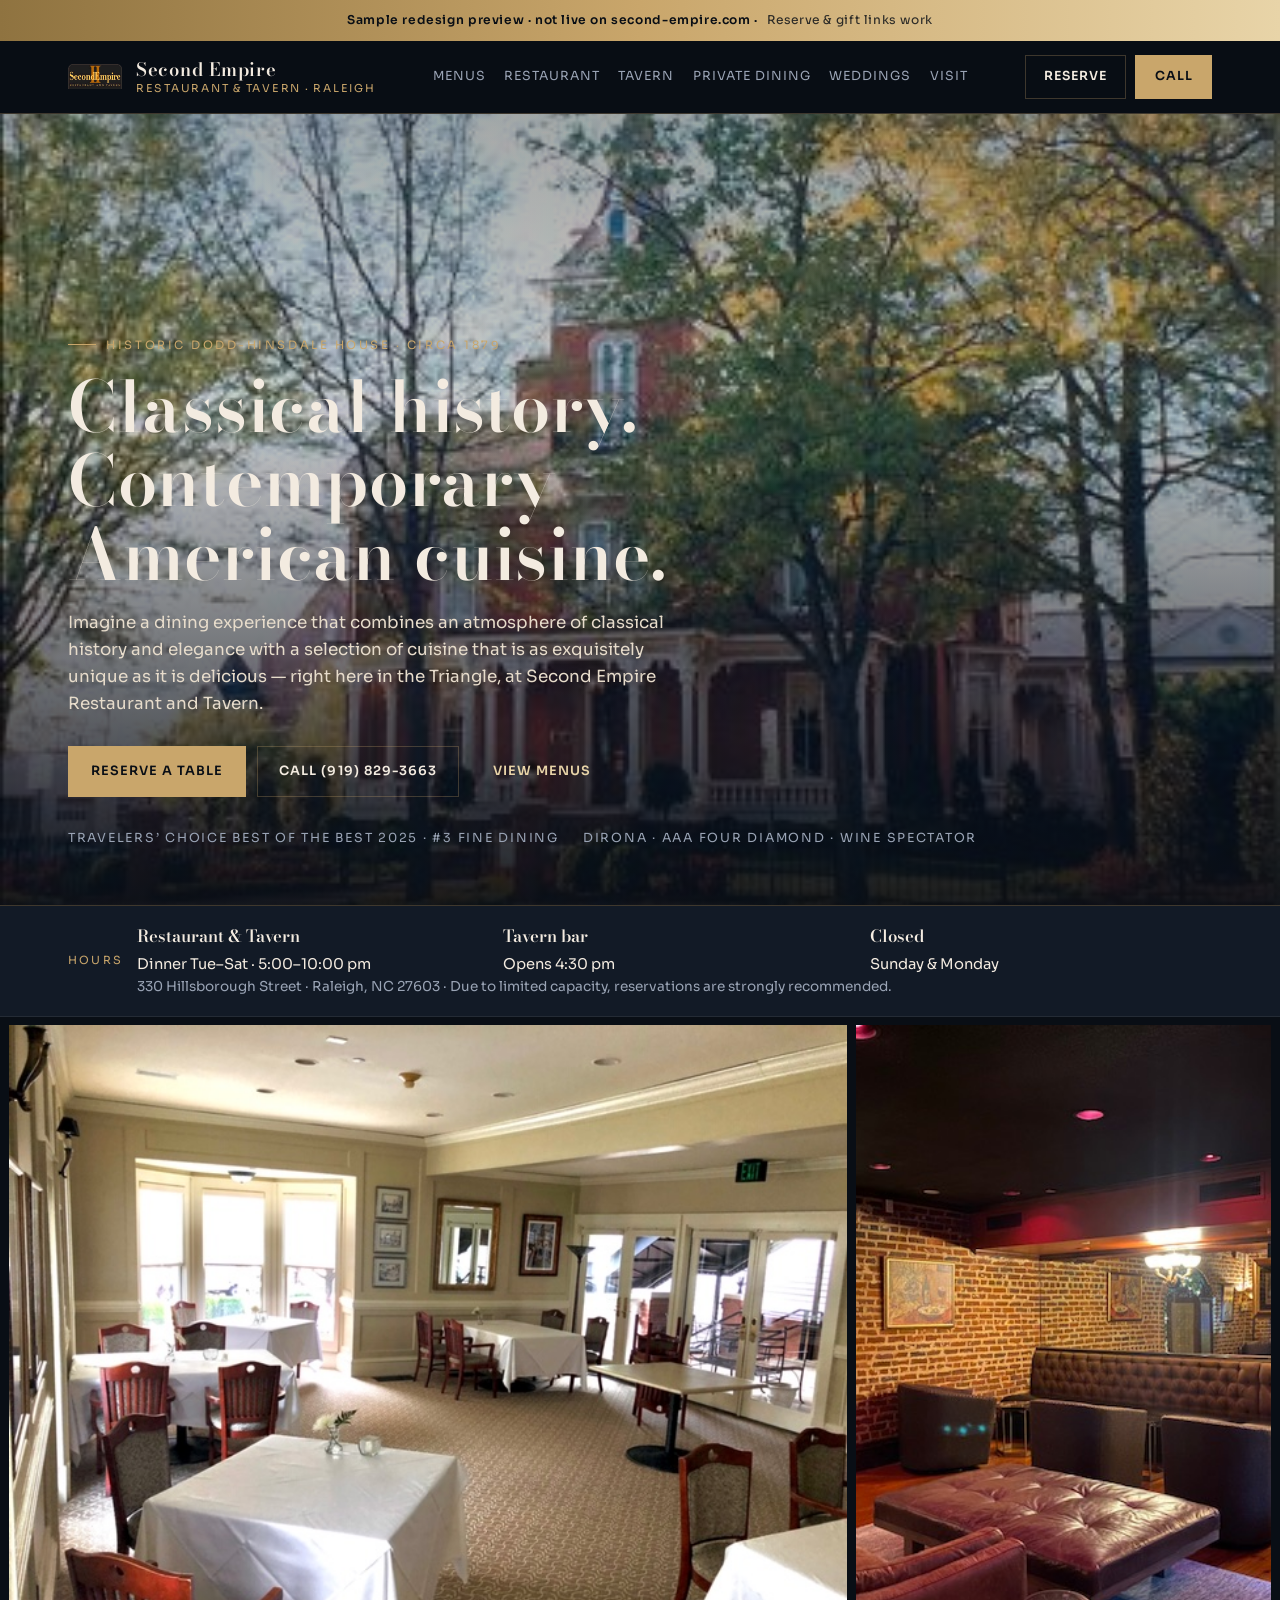
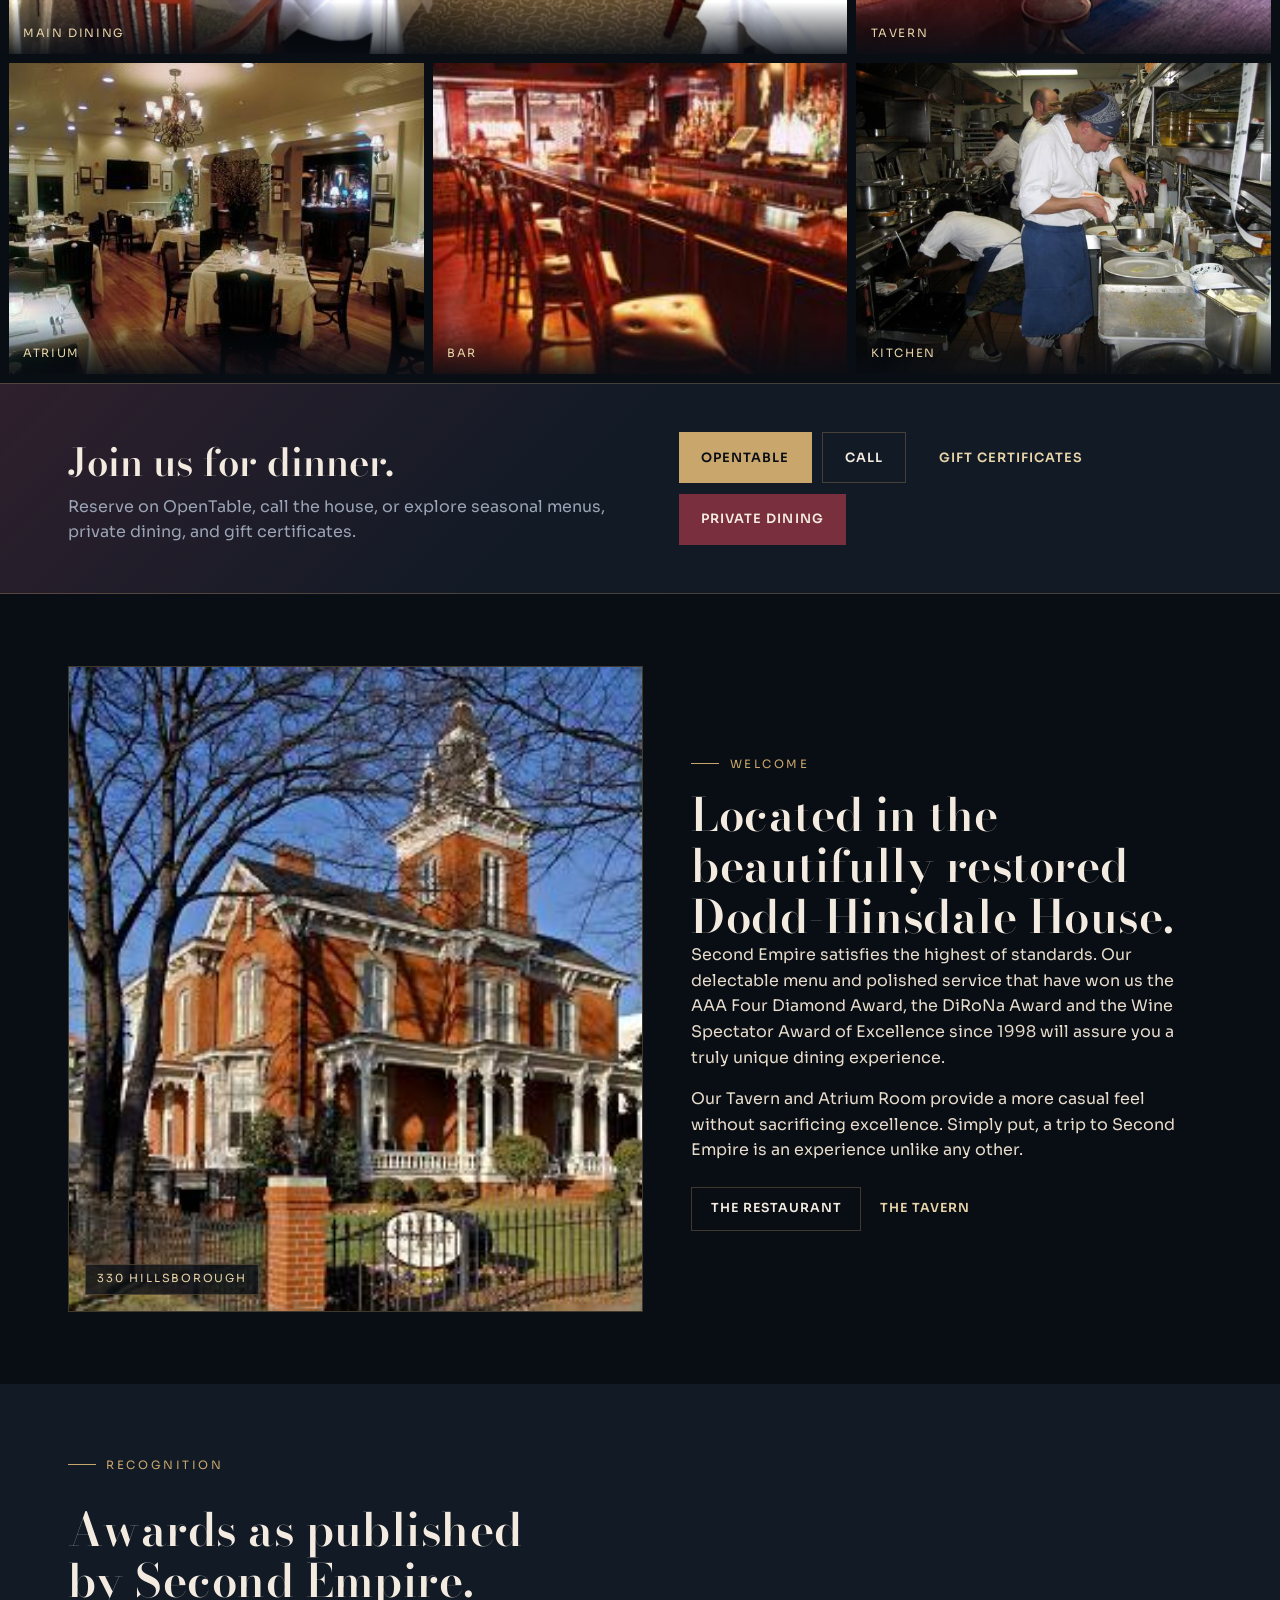
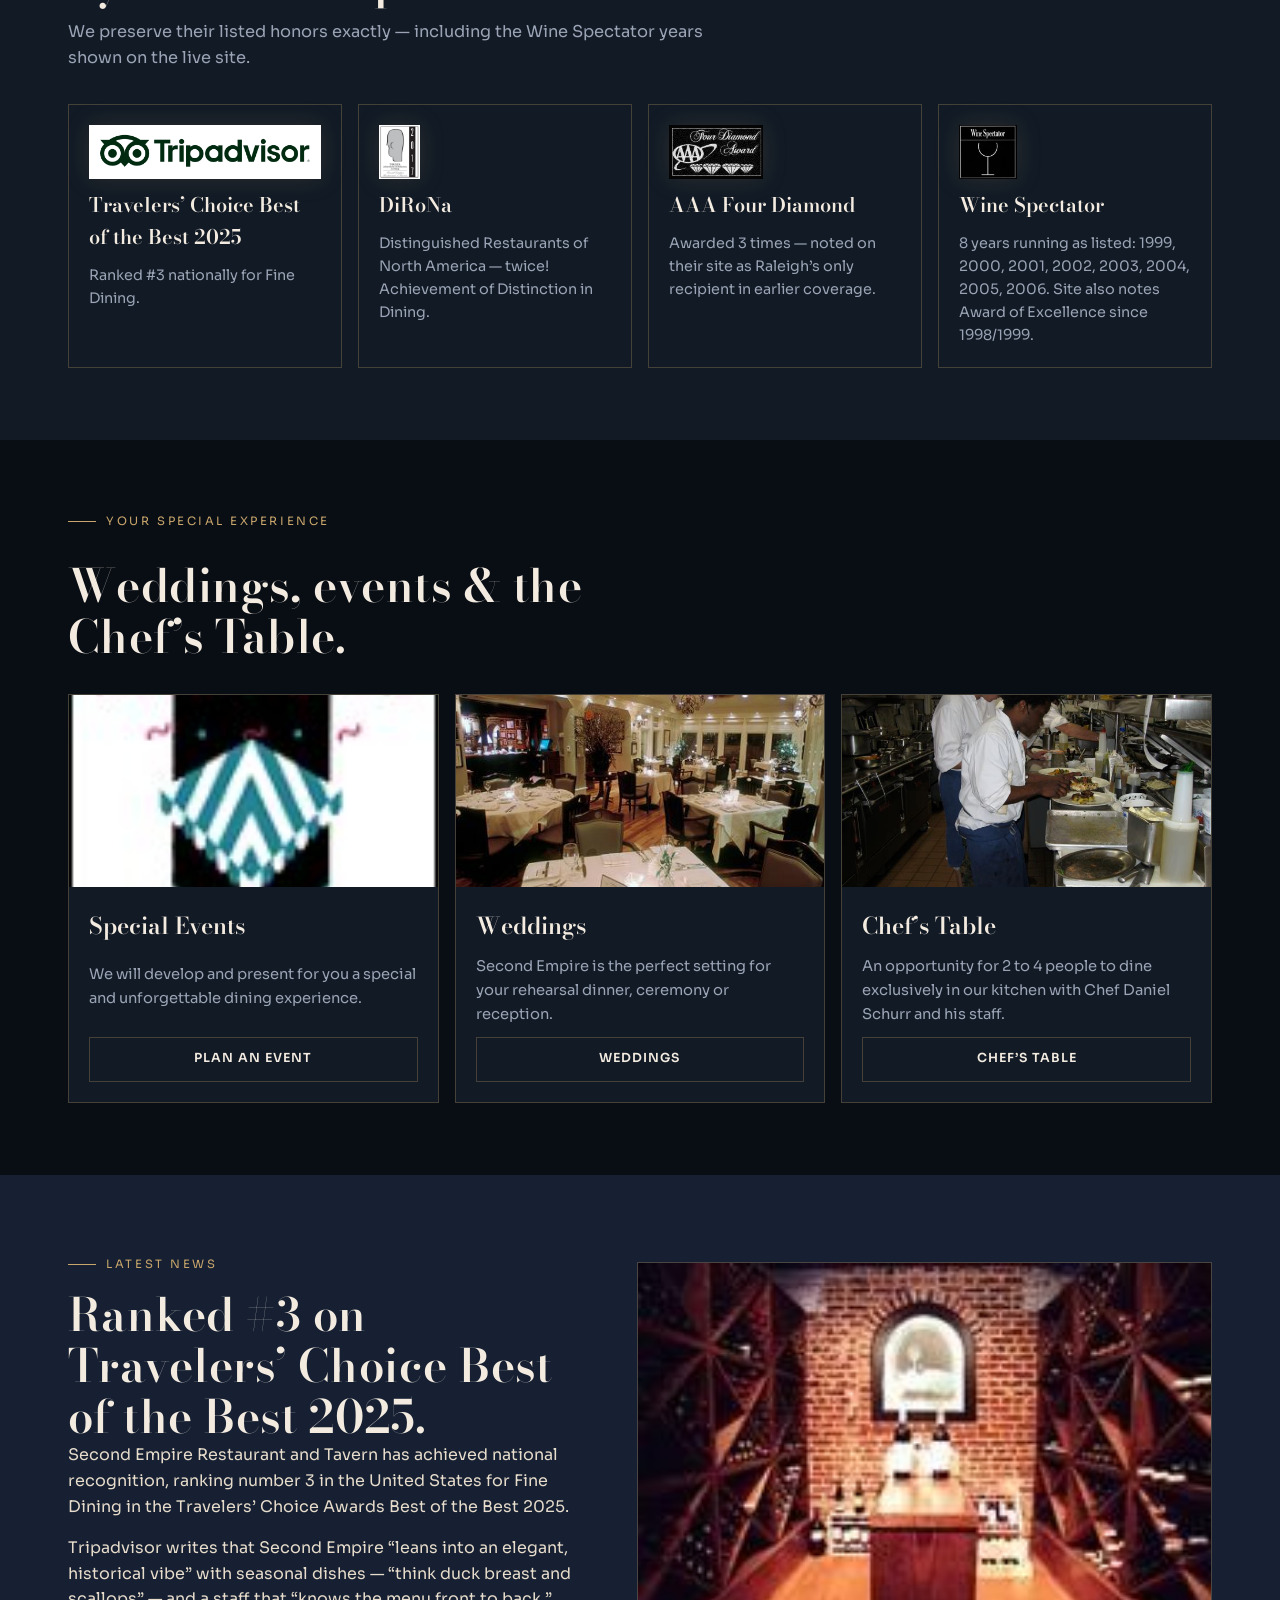
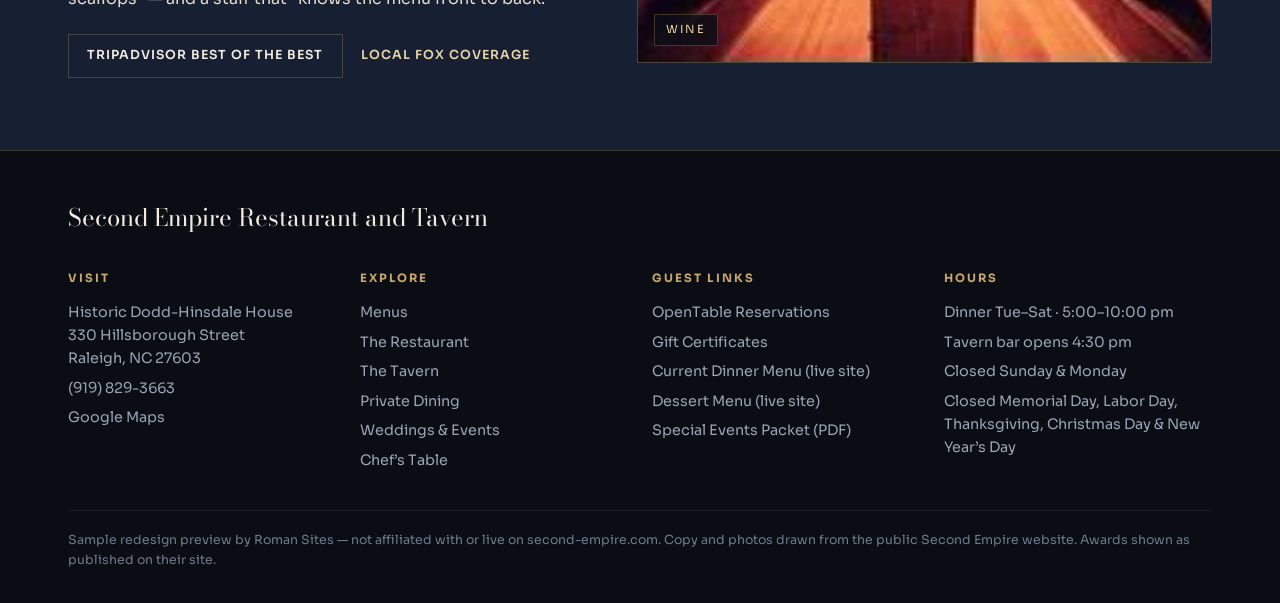
==== index.html @ 49f530d6 "Initial Second Empire redesign preview for Roman Sites pitch." ====
<!DOCTYPE html>
<html lang="en">
<head>
  <meta charset="utf-8" />
  <meta name="viewport" content="width=device-width, initial-scale=1" />
  <title>Second Empire Restaurant and Tavern · Historic Dodd-Hinsdale House, Raleigh</title>
  <meta name="description" content="Fine dining in downtown Raleigh’s restored Dodd-Hinsdale House. Contemporary American cuisine, award-winning wine, Tavern, private dining, weddings & Chef’s Table." />
  <link rel="preconnect" href="https://fonts.googleapis.com" />
  <link rel="preconnect" href="https://fonts.gstatic.com" crossorigin />
  <link href="https://fonts.googleapis.com/css2?family=Bodoni+Moda:ital,opsz,wght@0,6..96,500;0,6..96,600;0,6..96,700;1,6..96,500&family=Sora:wght@400;500;600;700&display=swap" rel="stylesheet" />
  <link rel="stylesheet" href="assets/styles.css" />
  <link rel="icon" href="assets/logo.png" />
</head>
<body>
  <div class="preview-banner" role="status">
    Sample redesign preview · not live on second-empire.com · <span>Reserve &amp; gift links work</span>
  </div>

  <header class="site-header">
    <div class="nav-inner">
      <a class="brand" href="index.html">
        <img src="assets/logo.png" alt="Second Empire logo" width="752" height="344" />
        <span class="brand-text">
          <span class="brand-name">Second Empire</span>
          <span class="brand-tag">Restaurant &amp; Tavern · Raleigh</span>
        </span>
      </a>
      <nav class="nav-links" aria-label="Primary">
        <a href="menus.html">Menus</a>
        <a href="restaurant.html">Restaurant</a>
        <a href="tavern.html">Tavern</a>
        <a href="private-dining.html">Private Dining</a>
        <a href="weddings-events.html">Weddings</a>
        <a href="visit.html">Visit</a>
      </nav>
      <div class="nav-ctas">
        <a class="btn btn-secondary" href="https://www.opentable.com/r/second-empire-restaurant-and-tavern-reservations-raleigh?restref=36919&lang=en-US&ot_source=Restaurant%20website" target="_blank" rel="noopener">Reserve</a>
        <a class="btn btn-primary" href="tel:9198293663">Call</a>
        <button class="nav-toggle" type="button" data-nav-toggle aria-expanded="false" aria-controls="mobile-nav" aria-label="Open menu">
          <span></span>
        </button>
      </div>
    </div>
    <div class="mobile-panel" id="mobile-nav" data-mobile-panel>
      <a href="menus.html">Menus</a>
      <a href="restaurant.html">The Restaurant</a>
      <a href="tavern.html">The Tavern</a>
      <a href="private-dining.html">Private Dining</a>
      <a href="weddings-events.html">Weddings &amp; Events</a>
      <a href="chefs-table.html">Chef’s Table</a>
      <a href="visit.html">Visit / Hours</a>
      <a href="https://secondempire.hrpos.heartland.us/" target="_blank" rel="noopener">Gift Certificates</a>
      <a href="tel:9198293663">Call (919) 829-3663</a>
      <div class="mobile-ctas">
        <a class="btn btn-secondary" href="https://www.opentable.com/r/second-empire-restaurant-and-tavern-reservations-raleigh?restref=36919&lang=en-US&ot_source=Restaurant%20website" target="_blank" rel="noopener">Reserve</a>
        <a class="btn btn-primary" href="tel:9198293663">Call</a>
      </div>
    </div>
  </header>

  <main>

    <section class="hero">
      <div class="hero-media" aria-hidden="true">
        <img src="assets/house-front.jpg" alt="" width="407" height="273" fetchpriority="high" />
      </div>
      <div class="hero-shade" aria-hidden="true"></div>
      <div class="hero-content">
        <p class="eyebrow">Historic Dodd-Hinsdale House · Circa 1879</p>
        <h1>Classical history. Contemporary American cuisine.</h1>
        <p class="hero-lead">Imagine a dining experience that combines an atmosphere of classical history and elegance with a selection of cuisine that is as exquisitely unique as it is delicious — right here in the Triangle, at Second Empire Restaurant and Tavern.</p>
        <div class="hero-actions">
          <a class="btn btn-primary btn-lg" href="https://www.opentable.com/r/second-empire-restaurant-and-tavern-reservations-raleigh?restref=36919&lang=en-US&ot_source=Restaurant%20website" target="_blank" rel="noopener">Reserve a Table</a>
          <a class="btn btn-secondary btn-lg" href="tel:9198293663">Call (919) 829-3663</a>
          <a class="btn btn-ghost btn-lg" href="menus.html">View Menus</a>
        </div>
        <div class="monogram-row" aria-label="Highlights">
          <span>Travelers’ Choice Best of the Best 2025 · #3 Fine Dining</span>
          <span>DiRoNa · AAA Four Diamond · Wine Spectator</span>
        </div>
      </div>
    </section>

    <aside class="hours-strip" aria-label="Hours">
      <div class="hours-strip-inner">
        <div class="hours-label">Hours</div>
        <div>
          <div class="hours-grid">
            <div>
              <strong>Restaurant &amp; Tavern</strong>
              Dinner Tue–Sat · 5:00–10:00 pm
            </div>
            <div>
              <strong>Tavern bar</strong>
              Opens 4:30 pm
            </div>
            <div>
              <strong>Closed</strong>
              Sunday &amp; Monday
            </div>
          </div>
          <p class="hours-note">330 Hillsborough Street · Raleigh, NC 27603 · Due to limited capacity, reservations are strongly recommended.</p>
        </div>
      </div>
    </aside>

    <section class="photo-mosaic" aria-label="The house">
      <div class="photo-mosaic-grid">
        <figure class="tile">
          <img src="assets/empire-room.jpg" alt="Dining room at Second Empire" width="640" height="480" loading="lazy" />
          <figcaption class="tile-caption">Main dining</figcaption>
        </figure>
        <figure class="tile">
          <img src="assets/dining-1.jpg" alt="Tavern dining" width="640" height="480" loading="lazy" />
          <figcaption class="tile-caption">Tavern</figcaption>
        </figure>
        <figure class="tile">
          <img src="assets/atrium_n.jpg" alt="Atrium room" width="404" height="271" loading="lazy" />
          <figcaption class="tile-caption">Atrium</figcaption>
        </figure>
        <figure class="tile">
          <img src="assets/bar.jpg" alt="Tavern bar" width="250" height="165" loading="lazy" />
          <figcaption class="tile-caption">Bar</figcaption>
        </figure>
        <figure class="tile">
          <img src="assets/img-5669.jpg" alt="Kitchen plating" width="640" height="480" loading="lazy" />
          <figcaption class="tile-caption">Kitchen</figcaption>
        </figure>
      </div>
    </section>

    <section class="cta-band">
      <div class="cta-band-inner">
        <div>
          <h2>Join us for dinner.</h2>
          <p class="muted">Reserve on OpenTable, call the house, or explore seasonal menus, private dining, and gift certificates.</p>
        </div>
        <div class="cta-band-actions">
          <a class="btn btn-primary btn-lg" href="https://www.opentable.com/r/second-empire-restaurant-and-tavern-reservations-raleigh?restref=36919&lang=en-US&ot_source=Restaurant%20website" target="_blank" rel="noopener">OpenTable</a>
          <a class="btn btn-secondary btn-lg" href="tel:9198293663">Call</a>
          <a class="btn btn-ghost btn-lg" href="https://secondempire.hrpos.heartland.us/" target="_blank" rel="noopener">Gift Certificates</a>
          <a class="btn btn-wine btn-lg" href="private-dining.html">Private Dining</a>
        </div>
      </div>
    </section>

    <section class="section">
      <div class="section-inner split">
        <div class="split-visual" aria-hidden="true">
          <img src="assets/outside.jpg" alt="" width="245" height="275" loading="lazy" />
          <p class="split-visual-caption">330 Hillsborough</p>
        </div>
        <div>
          <p class="eyebrow">Welcome</p>
          <h2 class="display-h2">Located in the beautifully restored Dodd-Hinsdale House.</h2>
          <div class="prose">
            <p>Second Empire satisfies the highest of standards. Our delectable menu and polished service that have won us the AAA Four Diamond Award, the DiRoNa Award and the Wine Spectator Award of Excellence since 1998 will assure you a truly unique dining experience.</p>
            <p>Our Tavern and Atrium Room provide a more casual feel without sacrificing excellence. Simply put, a trip to Second Empire is an experience unlike any other.</p>
          </div>
          <div class="hero-actions" style="margin-top:1.5rem">
            <a class="btn btn-secondary" href="restaurant.html">The Restaurant</a>
            <a class="btn btn-ghost" href="tavern.html">The Tavern</a>
          </div>
        </div>
      </div>
    </section>

    <section class="section band-slate">
      <div class="section-inner">
        <div class="section-head">
          <p class="eyebrow">Recognition</p>
          <h2 class="display-h2">Awards as published by Second Empire.</h2>
          <p class="lede">We preserve their listed honors exactly — including the Wine Spectator years shown on the live site.</p>
        </div>
        <div class="awards">
          <article class="award-card">
            <img src="assets/tripadvisor.png" alt="Tripadvisor" width="416" height="96" />
            <h3>Travelers’ Choice Best of the Best 2025</h3>
            <p>Ranked #3 nationally for Fine Dining.</p>
          </article>
          <article class="award-card">
            <img src="assets/dirona-2017.png" alt="DiRoNa" width="240" height="320" />
            <h3>DiRoNa</h3>
            <p>Distinguished Restaurants of North America — twice! Achievement of Distinction in Dining.</p>
          </article>
          <article class="award-card">
            <img src="assets/aaa-award.gif" alt="AAA Four Diamond" width="160" height="93" />
            <h3>AAA Four Diamond</h3>
            <p>Awarded 3 times — noted on their site as Raleigh’s only recipient in earlier coverage.</p>
          </article>
          <article class="award-card">
            <img src="assets/wine-spectator.jpg" alt="Wine Spectator" width="100" height="93" />
            <h3>Wine Spectator</h3>
            <p>8 years running as listed: 1999, 2000, 2001, 2002, 2003, 2004, 2005, 2006. Site also notes Award of Excellence since 1998/1999.</p>
          </article>
        </div>
      </div>
    </section>

    <section class="section">
      <div class="section-inner">
        <div class="section-head">
          <p class="eyebrow">Your special experience</p>
          <h2 class="display-h2">Weddings, events &amp; the Chef’s Table.</h2>
        </div>
        <div class="card-grid">
          <article class="card">
            <img src="assets/special-event.jpg" alt="Special events" width="108" height="158" loading="lazy" />
            <div class="card-body">
              <h3>Special Events</h3>
              <p>We will develop and present for you a special and unforgettable dining experience.</p>
              <a class="btn btn-secondary" href="weddings-events.html">Plan an event</a>
            </div>
          </article>
          <article class="card">
            <img src="assets/atrium_se.jpg" alt="Wedding atrium" width="404" height="272" loading="lazy" />
            <div class="card-body">
              <h3>Weddings</h3>
              <p>Second Empire is the perfect setting for your rehearsal dinner, ceremony or reception.</p>
              <a class="btn btn-secondary" href="weddings-events.html">Weddings</a>
            </div>
          </article>
          <article class="card">
            <img src="assets/img-5671.jpg" alt="Chef’s Table kitchen" width="640" height="480" loading="lazy" />
            <div class="card-body">
              <h3>Chef’s Table</h3>
              <p>An opportunity for 2 to 4 people to dine exclusively in our kitchen with Chef Daniel Schurr and his staff.</p>
              <a class="btn btn-secondary" href="chefs-table.html">Chef’s Table</a>
            </div>
          </article>
        </div>
      </div>
    </section>

    <section class="section band-panel">
      <div class="section-inner split reverse">
        <div class="split-visual" aria-hidden="true">
          <img src="assets/wine-vault.jpg" alt="" width="200" height="139" loading="lazy" />
          <p class="split-visual-caption">Wine</p>
        </div>
        <div>
          <p class="eyebrow">Latest news</p>
          <h2 class="display-h2">Ranked #3 on Travelers’ Choice Best of the Best 2025.</h2>
          <div class="prose">
            <p>Second Empire Restaurant and Tavern has achieved national recognition, ranking number 3 in the United States for Fine Dining in the Travelers’ Choice Awards Best of the Best 2025.</p>
            <p>Tripadvisor writes that Second Empire “leans into an elegant, historical vibe” with seasonal dishes — “think duck breast and scallops” — and a staff that “knows the menu front to back.”</p>
          </div>
          <div class="hero-actions" style="margin-top:1.35rem">
            <a class="btn btn-secondary" href="https://www.tripadvisor.com/TravelersChoice-Restaurants-cFineDining-g191" target="_blank" rel="noopener">Tripadvisor Best of the Best</a>
            <a class="btn btn-ghost" href="https://myfox8.com/news/north-carolina/raleigh/north-carolina-historic-house-turned-restaurant-named-top-spot-for-fine-dining-tripadvisor/" target="_blank" rel="noopener">Local FOX coverage</a>
          </div>
        </div>
      </div>
    </section>

  </main>

  <footer class="site-footer">
    <div class="footer-inner">
      <div class="footer-brand">Second Empire Restaurant and Tavern</div>
      <div class="footer-grid">
        <div class="footer-col">
          <h4>Visit</h4>
          <p>Historic Dodd-Hinsdale House<br />330 Hillsborough Street<br />Raleigh, NC 27603</p>
          <a href="tel:9198293663">(919) 829-3663</a>
          <a href="https://www.google.com/maps/search/?api=1&query=330+Hillsborough+St,+Raleigh,+NC+27603" target="_blank" rel="noopener">Google Maps</a>
        </div>
        <div class="footer-col">
          <h4>Explore</h4>
          <a href="menus.html">Menus</a>
          <a href="restaurant.html">The Restaurant</a>
          <a href="tavern.html">The Tavern</a>
          <a href="private-dining.html">Private Dining</a>
          <a href="weddings-events.html">Weddings &amp; Events</a>
          <a href="chefs-table.html">Chef’s Table</a>
        </div>
        <div class="footer-col">
          <h4>Guest links</h4>
          <a href="https://www.opentable.com/r/second-empire-restaurant-and-tavern-reservations-raleigh?restref=36919&lang=en-US&ot_source=Restaurant%20website" target="_blank" rel="noopener">OpenTable Reservations</a>
          <a href="https://secondempire.hrpos.heartland.us/" target="_blank" rel="noopener">Gift Certificates</a>
          <a href="https://www.second-empire.com/menus/main/" target="_blank" rel="noopener">Current Dinner Menu (live site)</a>
          <a href="https://www.second-empire.com/menus/dessert/" target="_blank" rel="noopener">Dessert Menu (live site)</a>
          <a href="https://www.second-empire.com/web/2026/03/Secon-empire-Special-Events-Packet-0326.pdf" target="_blank" rel="noopener">Special Events Packet (PDF)</a>
        </div>
        <div class="footer-col">
          <h4>Hours</h4>
          <p>Dinner Tue–Sat · 5:00–10:00 pm</p>
          <p>Tavern bar opens 4:30 pm</p>
          <p>Closed Sunday &amp; Monday</p>
          <p>Closed Memorial Day, Labor Day, Thanksgiving, Christmas Day &amp; New Year’s Day</p>
        </div>
      </div>
      <p class="footer-note">Sample redesign preview by Roman Sites — not affiliated with or live on second-empire.com. Copy and photos drawn from the public Second Empire website. Awards shown as published on their site.</p>
    </div>
  </footer>
  <script src="assets/site.js"></script>
</body>
</html>
---- assets/styles.css ----
/* Second Empire — Victorian midnight × champagne brass redesign · 2026 */
:root {
  --midnight: #090e15;
  --slate: #121a26;
  --slate-soft: #1c2738;
  --panel: #162032;
  --ivory: #f3ebe0;
  --ivory-soft: #e7dccb;
  --brass: #c9a66b;
  --brass-light: #e8d4a8;
  --brass-deep: #8f7340;
  --wine: #7a2f3e;
  --wine-soft: #a34d5f;
  --ink: #0a0e14;
  --muted: #9aa4b5;
  --muted-soft: #6f7a8c;
  --border: rgba(201, 166, 107, 0.28);
  --border-soft: rgba(243, 235, 224, 0.08);
  --radius: 0;
  --nav-h: 4.5rem;
  --banner-h: 2.55rem;
  --font-display: "Bodoni Moda", "Didot", "Bodoni MT", Georgia, serif;
  --font-body: "Sora", "Avenir Next", "Segoe UI", system-ui, sans-serif;
  --ease: cubic-bezier(0.22, 1, 0.36, 1);
  --max: 74rem;
}

*, *::before, *::after { box-sizing: border-box; margin: 0; padding: 0; }
html { scroll-behavior: smooth; }
body {
  font-family: var(--font-body);
  font-weight: 400;
  color: var(--ivory);
  background: var(--midnight);
  line-height: 1.6;
  -webkit-font-smoothing: antialiased;
  text-rendering: optimizeLegibility;
}
img { max-width: 100%; display: block; height: auto; }
a { color: inherit; text-decoration: none; }
ul { list-style: none; }
button { font: inherit; border: 0; background: none; cursor: pointer; color: inherit; }

.preview-banner {
  position: sticky;
  top: 0;
  z-index: 1000;
  min-height: var(--banner-h);
  display: flex;
  align-items: center;
  justify-content: center;
  gap: 0.55rem;
  flex-wrap: wrap;
  padding: 0.45rem 1rem;
  background: linear-gradient(90deg, var(--brass-deep), var(--brass), var(--brass-light));
  color: var(--midnight);
  font-size: 0.76rem;
  font-weight: 600;
  letter-spacing: 0.05em;
  text-align: center;
}
.preview-banner span { opacity: 0.82; font-weight: 450; }

.site-header {
  position: sticky;
  top: var(--banner-h);
  z-index: 900;
  background: rgba(9, 14, 21, 0.92);
  backdrop-filter: blur(16px);
  -webkit-backdrop-filter: blur(16px);
  border-bottom: 1px solid var(--border);
}
.nav-inner {
  max-width: var(--max);
  margin: 0 auto;
  height: var(--nav-h);
  padding: 0 1.25rem;
  display: flex;
  align-items: center;
  justify-content: space-between;
  gap: 1rem;
}
.brand {
  display: flex;
  align-items: center;
  gap: 0.85rem;
  min-width: 0;
}
.brand img {
  width: 3.4rem;
  height: auto;
  filter: brightness(1.08) contrast(1.05);
}
.brand-text { display: flex; flex-direction: column; line-height: 1.1; }
.brand-name {
  font-family: var(--font-display);
  font-size: 1.15rem;
  font-weight: 600;
  letter-spacing: 0.04em;
  color: var(--ivory);
}
.brand-tag {
  font-size: 0.68rem;
  letter-spacing: 0.16em;
  text-transform: uppercase;
  color: var(--brass);
  margin-top: 0.2rem;
}
.nav-links {
  display: none;
  align-items: center;
  gap: 1.15rem;
  font-size: 0.78rem;
  letter-spacing: 0.08em;
  text-transform: uppercase;
  color: var(--muted);
}
.nav-links a:hover { color: var(--brass-light); }
.nav-ctas { display: flex; align-items: center; gap: 0.55rem; }
.nav-toggle {
  width: 2.5rem;
  height: 2.5rem;
  display: grid;
  place-items: center;
  border: 1px solid var(--border);
}
.nav-toggle span,
.nav-toggle span::before,
.nav-toggle span::after {
  display: block;
  width: 1.05rem;
  height: 1.5px;
  background: var(--ivory);
  position: relative;
}
.nav-toggle span::before,
.nav-toggle span::after {
  content: "";
  position: absolute;
  left: 0;
}
.nav-toggle span::before { top: -5px; }
.nav-toggle span::after { top: 5px; }
.mobile-panel {
  display: none;
  flex-direction: column;
  gap: 0.15rem;
  padding: 0.5rem 1.25rem 1.25rem;
  border-top: 1px solid var(--border-soft);
  background: var(--slate);
}
.mobile-panel.is-open { display: flex; }
.mobile-panel a {
  padding: 0.7rem 0;
  border-bottom: 1px solid var(--border-soft);
  font-size: 0.92rem;
  letter-spacing: 0.04em;
}
.mobile-ctas {
  display: flex;
  flex-wrap: wrap;
  gap: 0.55rem;
  margin-top: 0.85rem;
}

.btn {
  display: inline-flex;
  align-items: center;
  justify-content: center;
  gap: 0.4rem;
  padding: 0.7rem 1.15rem;
  border: 1px solid transparent;
  font-size: 0.78rem;
  font-weight: 600;
  letter-spacing: 0.08em;
  text-transform: uppercase;
  transition: background 0.25s var(--ease), color 0.25s var(--ease), border-color 0.25s var(--ease), transform 0.25s var(--ease);
  white-space: nowrap;
}
.btn:hover { transform: translateY(-1px); }
.btn-primary { background: var(--brass); color: var(--midnight); }
.btn-primary:hover { background: var(--brass-light); }
.btn-secondary {
  background: transparent;
  color: var(--ivory);
  border-color: var(--border);
}
.btn-secondary:hover { border-color: var(--brass); color: var(--brass-light); }
.btn-ghost {
  background: transparent;
  color: var(--brass-light);
  border-color: transparent;
  padding-left: 0.4rem;
  padding-right: 0.4rem;
}
.btn-ghost:hover { color: var(--ivory); }
.btn-wine { background: var(--wine); color: var(--ivory); }
.btn-wine:hover { background: var(--wine-soft); }
.btn-lg { padding: 0.9rem 1.35rem; font-size: 0.8rem; }

.hero {
  position: relative;
  min-height: min(88vh, 52rem);
  display: grid;
  align-items: end;
  overflow: hidden;
  border-bottom: 1px solid var(--border);
}
.hero-media {
  position: absolute;
  inset: 0;
}
.hero-media img {
  width: 100%;
  height: 100%;
  object-fit: cover;
  object-position: center 35%;
  filter: saturate(0.92) contrast(1.05);
}
.hero-shade {
  position: absolute;
  inset: 0;
  background:
    linear-gradient(180deg, rgba(9,14,21,0.35) 0%, rgba(9,14,21,0.2) 35%, rgba(9,14,21,0.92) 100%),
    radial-gradient(ellipse at 70% 20%, rgba(201,166,107,0.18), transparent 55%);
}
.hero-content {
  position: relative;
  z-index: 2;
  max-width: var(--max);
  width: 100%;
  margin: 0 auto;
  padding: 5rem 1.25rem 3.5rem;
}
.eyebrow {
  display: inline-flex;
  align-items: center;
  gap: 0.65rem;
  font-size: 0.72rem;
  letter-spacing: 0.22em;
  text-transform: uppercase;
  color: var(--brass);
  margin-bottom: 1rem;
}
.eyebrow::before {
  content: "";
  width: 1.75rem;
  height: 1px;
  background: var(--brass);
}
h1, .display-h1 {
  font-family: var(--font-display);
  font-weight: 600;
  font-size: clamp(2.4rem, 6vw, 4.4rem);
  line-height: 1.05;
  letter-spacing: 0.01em;
  max-width: 14ch;
}
.hero-lead {
  margin-top: 1.15rem;
  max-width: 38rem;
  color: var(--ivory-soft);
  font-size: 1.05rem;
}
.hero-actions {
  display: flex;
  flex-wrap: wrap;
  gap: 0.7rem;
  margin-top: 1.75rem;
}
.monogram-row {
  margin-top: 2rem;
  display: flex;
  flex-wrap: wrap;
  gap: 0.75rem 1.5rem;
  color: var(--muted);
  font-size: 0.78rem;
  letter-spacing: 0.14em;
  text-transform: uppercase;
}

.hours-strip {
  background: var(--slate);
  border-bottom: 1px solid var(--border-soft);
}
.hours-strip-inner {
  max-width: var(--max);
  margin: 0 auto;
  padding: 1.1rem 1.25rem;
  display: grid;
  gap: 0.85rem;
}
.hours-label {
  font-size: 0.7rem;
  letter-spacing: 0.2em;
  text-transform: uppercase;
  color: var(--brass);
}
.hours-grid {
  display: grid;
  gap: 0.65rem 1.5rem;
  grid-template-columns: repeat(auto-fit, minmax(11rem, 1fr));
  font-size: 0.92rem;
}
.hours-grid strong {
  display: block;
  font-family: var(--font-display);
  font-size: 1.05rem;
  font-weight: 600;
  color: var(--ivory);
  margin-bottom: 0.15rem;
}
.hours-note {
  color: var(--muted);
  font-size: 0.85rem;
}

.section { padding: 4.5rem 0; }
.section-inner {
  max-width: var(--max);
  margin: 0 auto;
  padding: 0 1.25rem;
}
.band-slate { background: var(--slate); }
.band-panel { background: var(--panel); }
.band-ivory {
  background: var(--ivory);
  color: var(--ink);
}
.band-ivory .eyebrow { color: var(--brass-deep); }
.band-ivory .eyebrow::before { background: var(--brass-deep); }
.band-ivory .muted,
.band-ivory .prose { color: #3d4656; }
.band-ivory h2, .band-ivory .display-h2 { color: var(--ink); }

.display-h2 {
  font-family: var(--font-display);
  font-weight: 600;
  font-size: clamp(1.85rem, 3.6vw, 2.85rem);
  line-height: 1.12;
  letter-spacing: 0.01em;
  max-width: 18ch;
}
.section-head {
  display: grid;
  gap: 0.85rem;
  margin-bottom: 2rem;
  max-width: 40rem;
}
.lede { color: var(--muted); font-size: 1.02rem; }
.prose { color: var(--ivory-soft); }
.prose p + p { margin-top: 1rem; }
.prose a { color: var(--brass-light); text-decoration: underline; text-underline-offset: 0.18em; }
.muted { color: var(--muted); }

.split {
  display: grid;
  gap: 2rem;
  align-items: center;
}
.split-visual {
  position: relative;
  border: 1px solid var(--border);
  overflow: hidden;
  min-height: 18rem;
}
.split-visual img {
  width: 100%;
  height: 100%;
  min-height: 18rem;
  object-fit: cover;
}
.split-visual-caption {
  position: absolute;
  left: 1rem;
  bottom: 1rem;
  padding: 0.35rem 0.7rem;
  background: rgba(9,14,21,0.78);
  border: 1px solid var(--border);
  font-size: 0.7rem;
  letter-spacing: 0.16em;
  text-transform: uppercase;
  color: var(--brass-light);
}

.photo-mosaic { padding: 0; }
.photo-mosaic-grid {
  display: grid;
  grid-template-columns: repeat(6, 1fr);
  gap: 0.4rem;
  padding: 0.4rem;
}
.tile {
  position: relative;
  overflow: hidden;
  min-height: 11rem;
  background: var(--slate-soft);
}
.tile img {
  width: 100%;
  height: 100%;
  min-height: 11rem;
  object-fit: cover;
  transition: transform 0.7s var(--ease);
}
.tile:hover img { transform: scale(1.04); }
.tile:nth-child(1) { grid-column: span 3; min-height: 16rem; }
.tile:nth-child(2) { grid-column: span 3; min-height: 16rem; }
.tile:nth-child(3),
.tile:nth-child(4),
.tile:nth-child(5) { grid-column: span 2; }
.tile-caption {
  position: absolute;
  left: 0;
  right: 0;
  bottom: 0;
  padding: 1.4rem 0.9rem 0.75rem;
  background: linear-gradient(transparent, rgba(9,14,21,0.88));
  font-size: 0.72rem;
  letter-spacing: 0.14em;
  text-transform: uppercase;
  color: var(--brass-light);
}

.awards {
  display: grid;
  gap: 1rem;
  grid-template-columns: repeat(auto-fit, minmax(14rem, 1fr));
}
.award-card {
  border: 1px solid var(--border);
  background: rgba(18,26,38,0.7);
  padding: 1.25rem;
  display: grid;
  gap: 0.65rem;
  align-content: start;
}
.award-card img {
  height: 3.4rem;
  width: auto;
  object-fit: contain;
  filter: drop-shadow(0 0 12px rgba(201,166,107,0.15));
}
.award-card h3 {
  font-family: var(--font-display);
  font-size: 1.25rem;
  font-weight: 600;
}
.award-card p { color: var(--muted); font-size: 0.9rem; }

.card-grid {
  display: grid;
  gap: 1rem;
  grid-template-columns: repeat(auto-fit, minmax(15rem, 1fr));
}
.card {
  border: 1px solid var(--border);
  background: var(--slate);
  overflow: hidden;
  display: flex;
  flex-direction: column;
}
.card img {
  width: 100%;
  height: 12rem;
  object-fit: cover;
  background: var(--slate-soft);
}
.card-body { padding: 1.25rem; display: grid; gap: 0.7rem; flex: 1; }
.card h3 {
  font-family: var(--font-display);
  font-size: 1.45rem;
  font-weight: 600;
}
.card p { color: var(--muted); font-size: 0.92rem; }
.card .btn { margin-top: auto; align-self: start; }

.cta-band {
  border-top: 1px solid var(--border);
  border-bottom: 1px solid var(--border);
  background:
    linear-gradient(135deg, rgba(122,47,62,0.28), transparent 45%),
    var(--slate);
}
.cta-band-inner {
  max-width: var(--max);
  margin: 0 auto;
  padding: 3rem 1.25rem;
  display: grid;
  gap: 1.5rem;
}
.cta-band h2 {
  font-family: var(--font-display);
  font-size: clamp(1.7rem, 3vw, 2.4rem);
  font-weight: 600;
  max-width: 16ch;
}
.cta-band-actions {
  display: flex;
  flex-wrap: wrap;
  gap: 0.65rem;
}

.stat-row {
  display: grid;
  grid-template-columns: repeat(auto-fit, minmax(10rem, 1fr));
  gap: 1rem;
  margin-top: 2rem;
}
.stat {
  border-left: 1px solid var(--border);
  padding-left: 1rem;
}
.stat strong {
  display: block;
  font-family: var(--font-display);
  font-size: 1.8rem;
  color: var(--brass-light);
  line-height: 1;
}
.stat span {
  display: block;
  margin-top: 0.45rem;
  color: var(--muted);
  font-size: 0.82rem;
  letter-spacing: 0.04em;
}

.page-hero {
  position: relative;
  min-height: 22rem;
  display: grid;
  align-items: end;
  overflow: hidden;
  border-bottom: 1px solid var(--border);
}
.page-hero .hero-media,
.page-hero .hero-shade { position: absolute; inset: 0; }
.page-hero .hero-media img {
  width: 100%;
  height: 100%;
  object-fit: cover;
}
.page-hero .hero-content {
  position: relative;
  z-index: 2;
  max-width: var(--max);
  margin: 0 auto;
  width: 100%;
  padding: 4rem 1.25rem 2.5rem;
}
.page-hero h1 {
  max-width: 16ch;
  font-size: clamp(2.1rem, 5vw, 3.5rem);
}

.menu-links {
  display: grid;
  gap: 1rem;
}
.menu-link {
  display: flex;
  justify-content: space-between;
  align-items: center;
  gap: 1rem;
  padding: 1.25rem 1.35rem;
  border: 1px solid var(--border);
  background: rgba(18,26,38,0.65);
  transition: border-color 0.25s var(--ease), background 0.25s var(--ease);
}
.menu-link:hover {
  border-color: var(--brass);
  background: rgba(28,39,56,0.9);
}
.menu-link strong {
  font-family: var(--font-display);
  font-size: 1.4rem;
  font-weight: 600;
}
.menu-link span { color: var(--muted); font-size: 0.85rem; }
.menu-link em {
  font-style: normal;
  color: var(--brass);
  letter-spacing: 0.12em;
  text-transform: uppercase;
  font-size: 0.72rem;
}

.room-grid {
  display: grid;
  gap: 1rem;
  grid-template-columns: repeat(auto-fit, minmax(14rem, 1fr));
}
.room {
  border: 1px solid var(--border);
  padding: 1.35rem;
  background: var(--midnight);
}
.room strong {
  display: block;
  font-family: var(--font-display);
  font-size: 1.35rem;
  margin-bottom: 0.35rem;
}
.room span { color: var(--brass); font-size: 0.85rem; }
.room p { margin-top: 0.7rem; color: var(--muted); font-size: 0.9rem; }

.news-list { display: grid; gap: 1rem; }
.news-item {
  border: 1px solid var(--border);
  padding: 1.25rem 1.35rem;
  background: rgba(18,26,38,0.55);
}
.news-item time {
  display: block;
  color: var(--brass);
  font-size: 0.72rem;
  letter-spacing: 0.16em;
  text-transform: uppercase;
  margin-bottom: 0.45rem;
}
.news-item h3 {
  font-family: var(--font-display);
  font-size: 1.35rem;
  margin-bottom: 0.5rem;
}
.news-item p { color: var(--muted); font-size: 0.92rem; }

.visit-grid {
  display: grid;
  gap: 1.5rem;
  grid-template-columns: repeat(auto-fit, minmax(16rem, 1fr));
}
.visit-card {
  border: 1px solid var(--border);
  padding: 1.5rem;
  background: var(--slate);
}
.visit-card h3 {
  font-family: var(--font-display);
  font-size: 1.4rem;
  margin-bottom: 0.75rem;
}
.visit-card p, .visit-card li { color: var(--muted); font-size: 0.95rem; }
.visit-card li + li { margin-top: 0.4rem; }
.visit-card a { color: var(--brass-light); }

.site-footer {
  border-top: 1px solid var(--border);
  background: var(--ink);
  padding: 3rem 0 2rem;
}
.footer-inner {
  max-width: var(--max);
  margin: 0 auto;
  padding: 0 1.25rem;
  display: grid;
  gap: 2rem;
}
.footer-brand {
  font-family: var(--font-display);
  font-size: 1.5rem;
  color: var(--ivory);
}
.footer-grid {
  display: grid;
  gap: 1.5rem;
  grid-template-columns: repeat(auto-fit, minmax(12rem, 1fr));
}
.footer-col h4 {
  font-size: 0.72rem;
  letter-spacing: 0.18em;
  text-transform: uppercase;
  color: var(--brass);
  margin-bottom: 0.85rem;
}
.footer-col a, .footer-col p {
  display: block;
  color: var(--muted);
  font-size: 0.9rem;
  margin-bottom: 0.4rem;
}
.footer-col a:hover { color: var(--brass-light); }
.footer-note {
  border-top: 1px solid var(--border-soft);
  padding-top: 1.25rem;
  color: var(--muted-soft);
  font-size: 0.78rem;
}

@media (min-width: 860px) {
  .nav-links { display: flex; }
  .nav-toggle { display: none; }
  .hours-strip-inner {
    grid-template-columns: auto 1fr;
    align-items: center;
  }
  .split {
    grid-template-columns: 1.05fr 0.95fr;
    gap: 3rem;
  }
  .split.reverse { grid-template-columns: 0.95fr 1.05fr; }
  .split.reverse .split-visual { order: 2; }
  .cta-band-inner {
    grid-template-columns: 1.1fr 1fr;
    align-items: center;
  }
  .photo-mosaic-grid { gap: 0.55rem; padding: 0.55rem; }
}
@media (min-width: 1100px) {
  .tile:nth-child(1) { grid-column: span 4; }
  .tile:nth-child(2) { grid-column: span 2; }
}
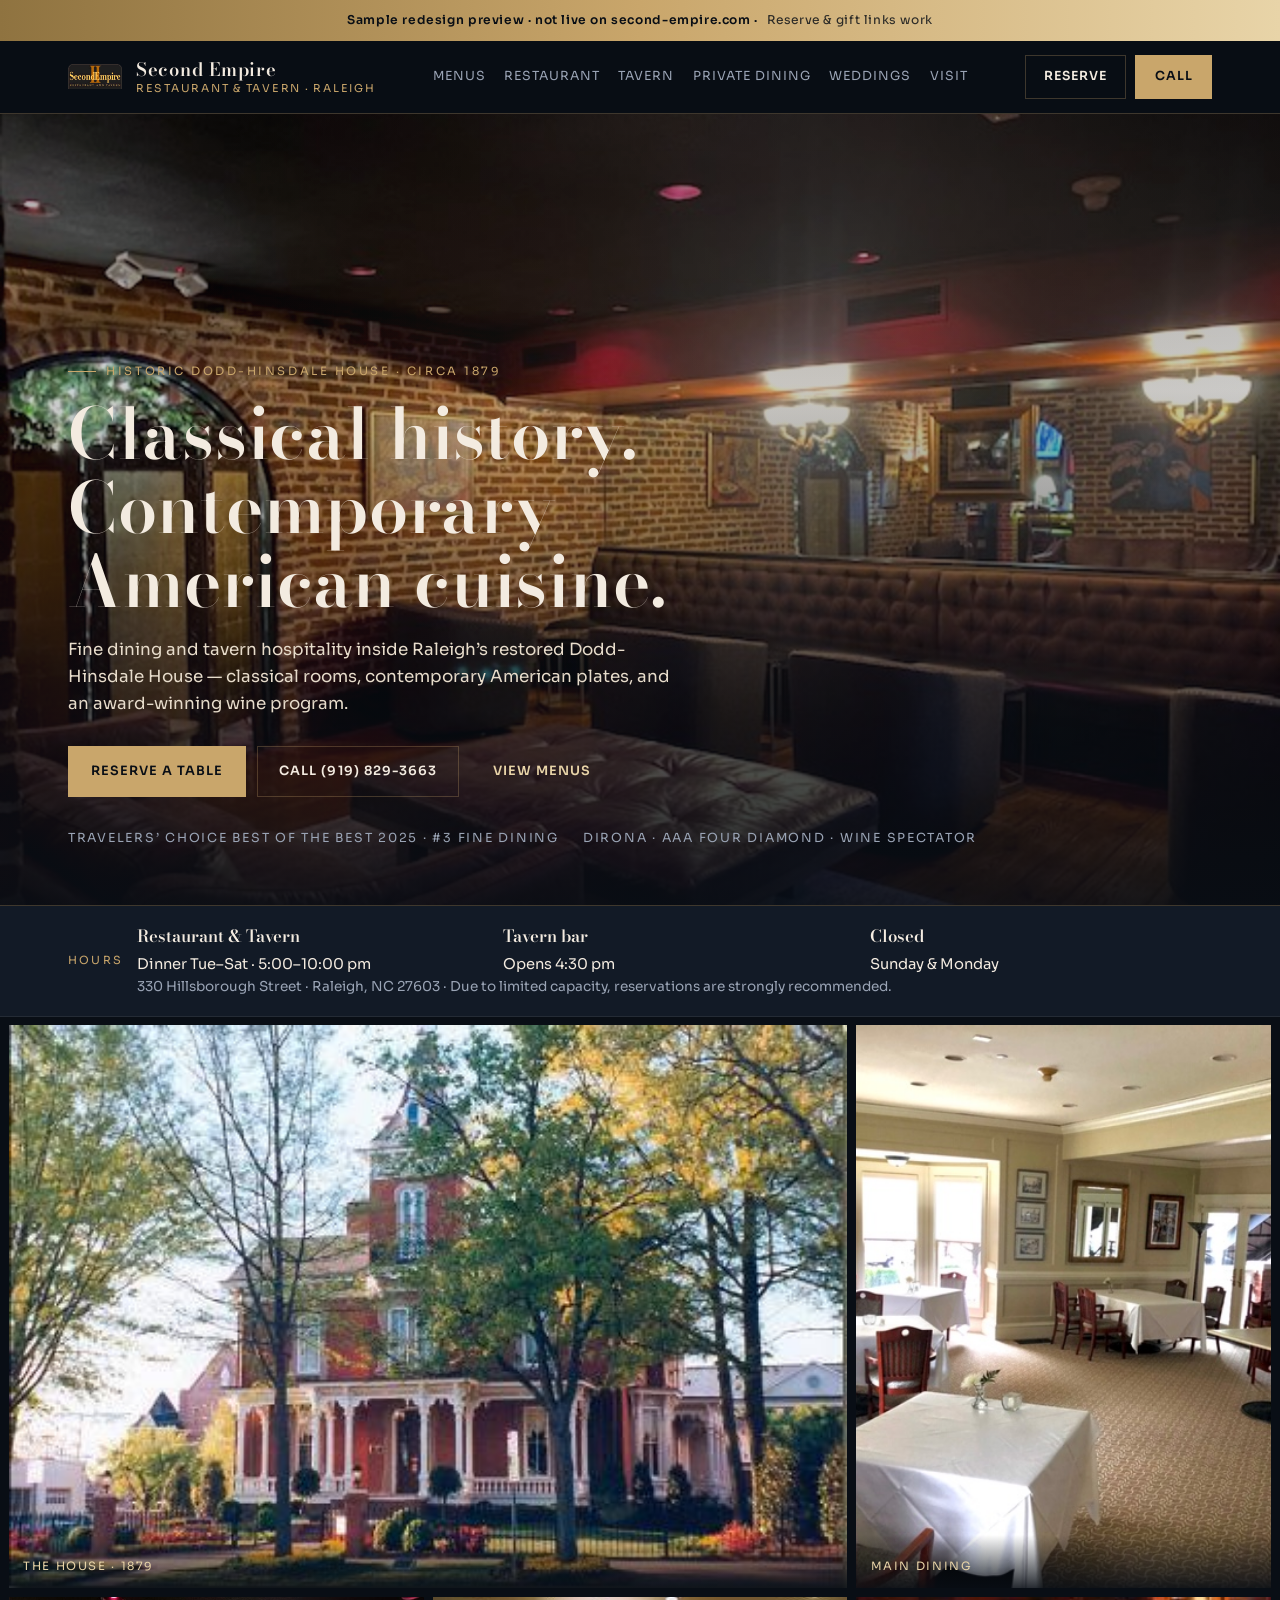
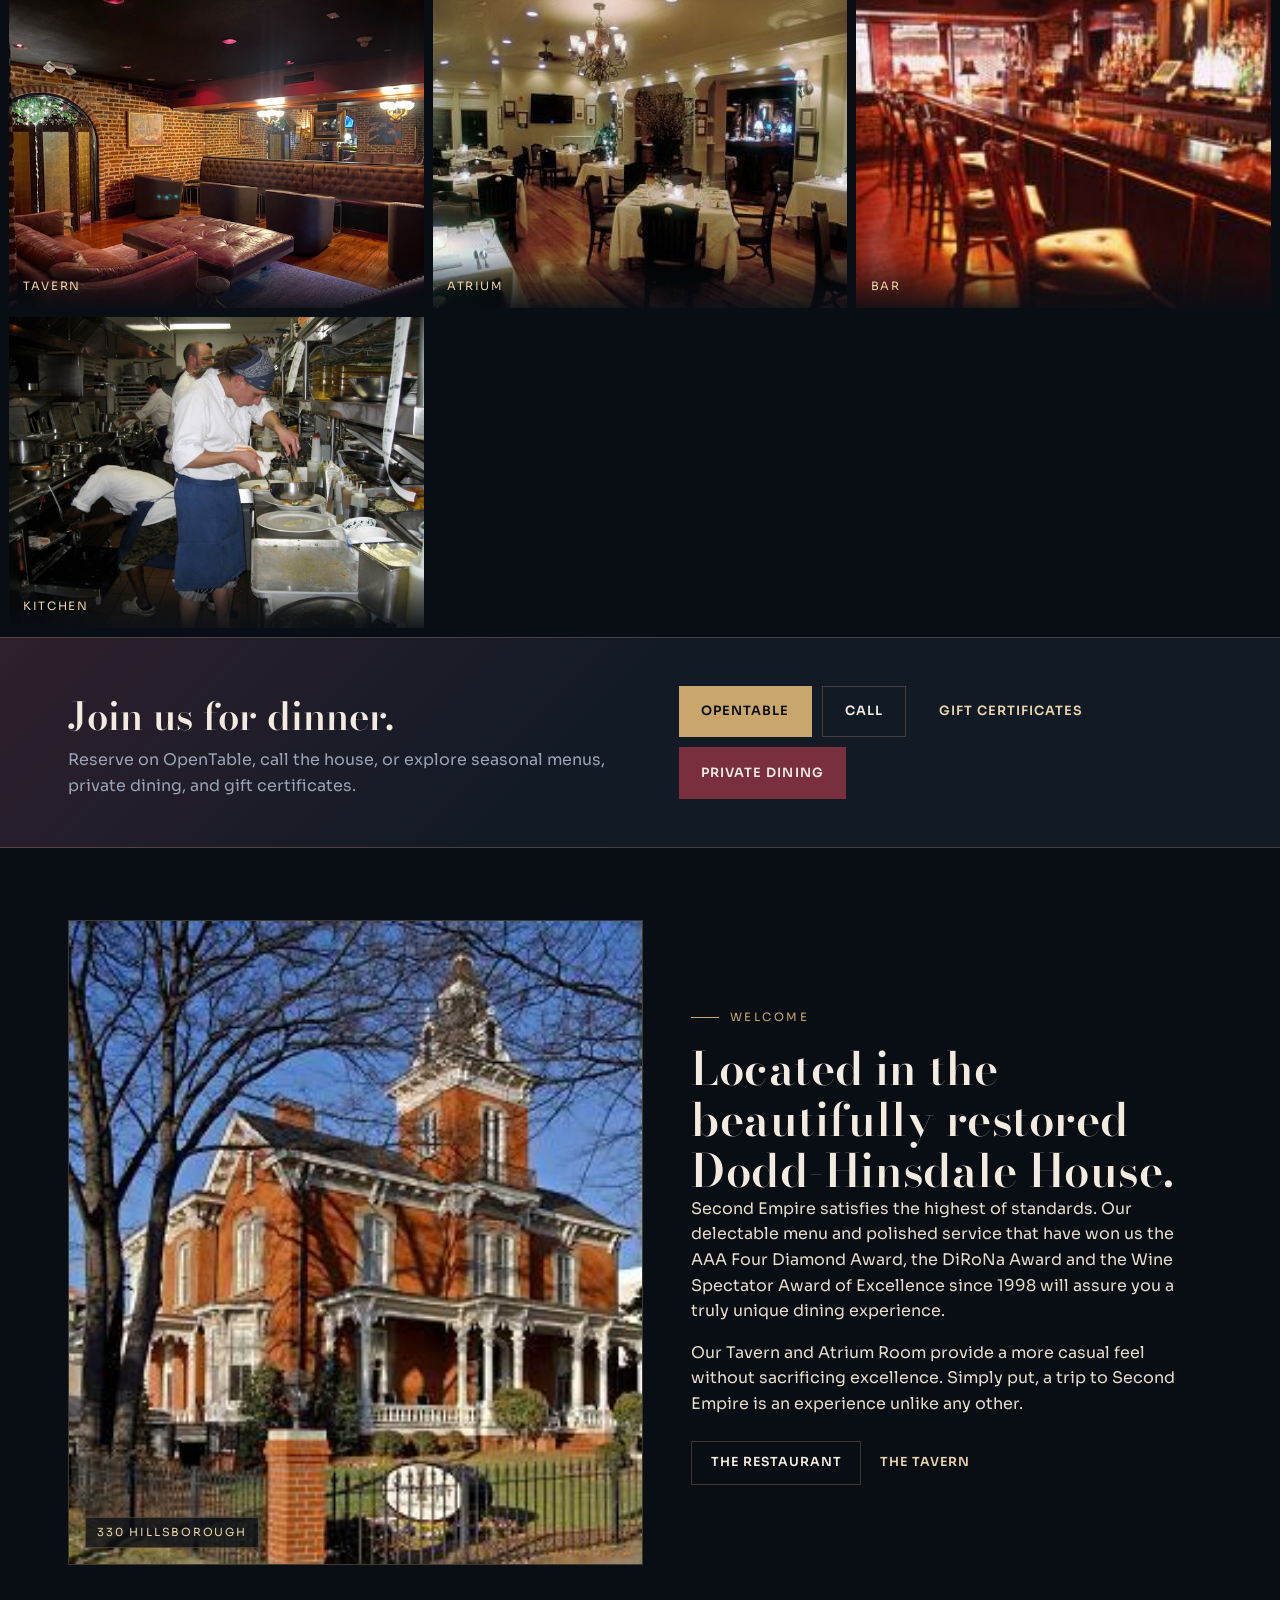
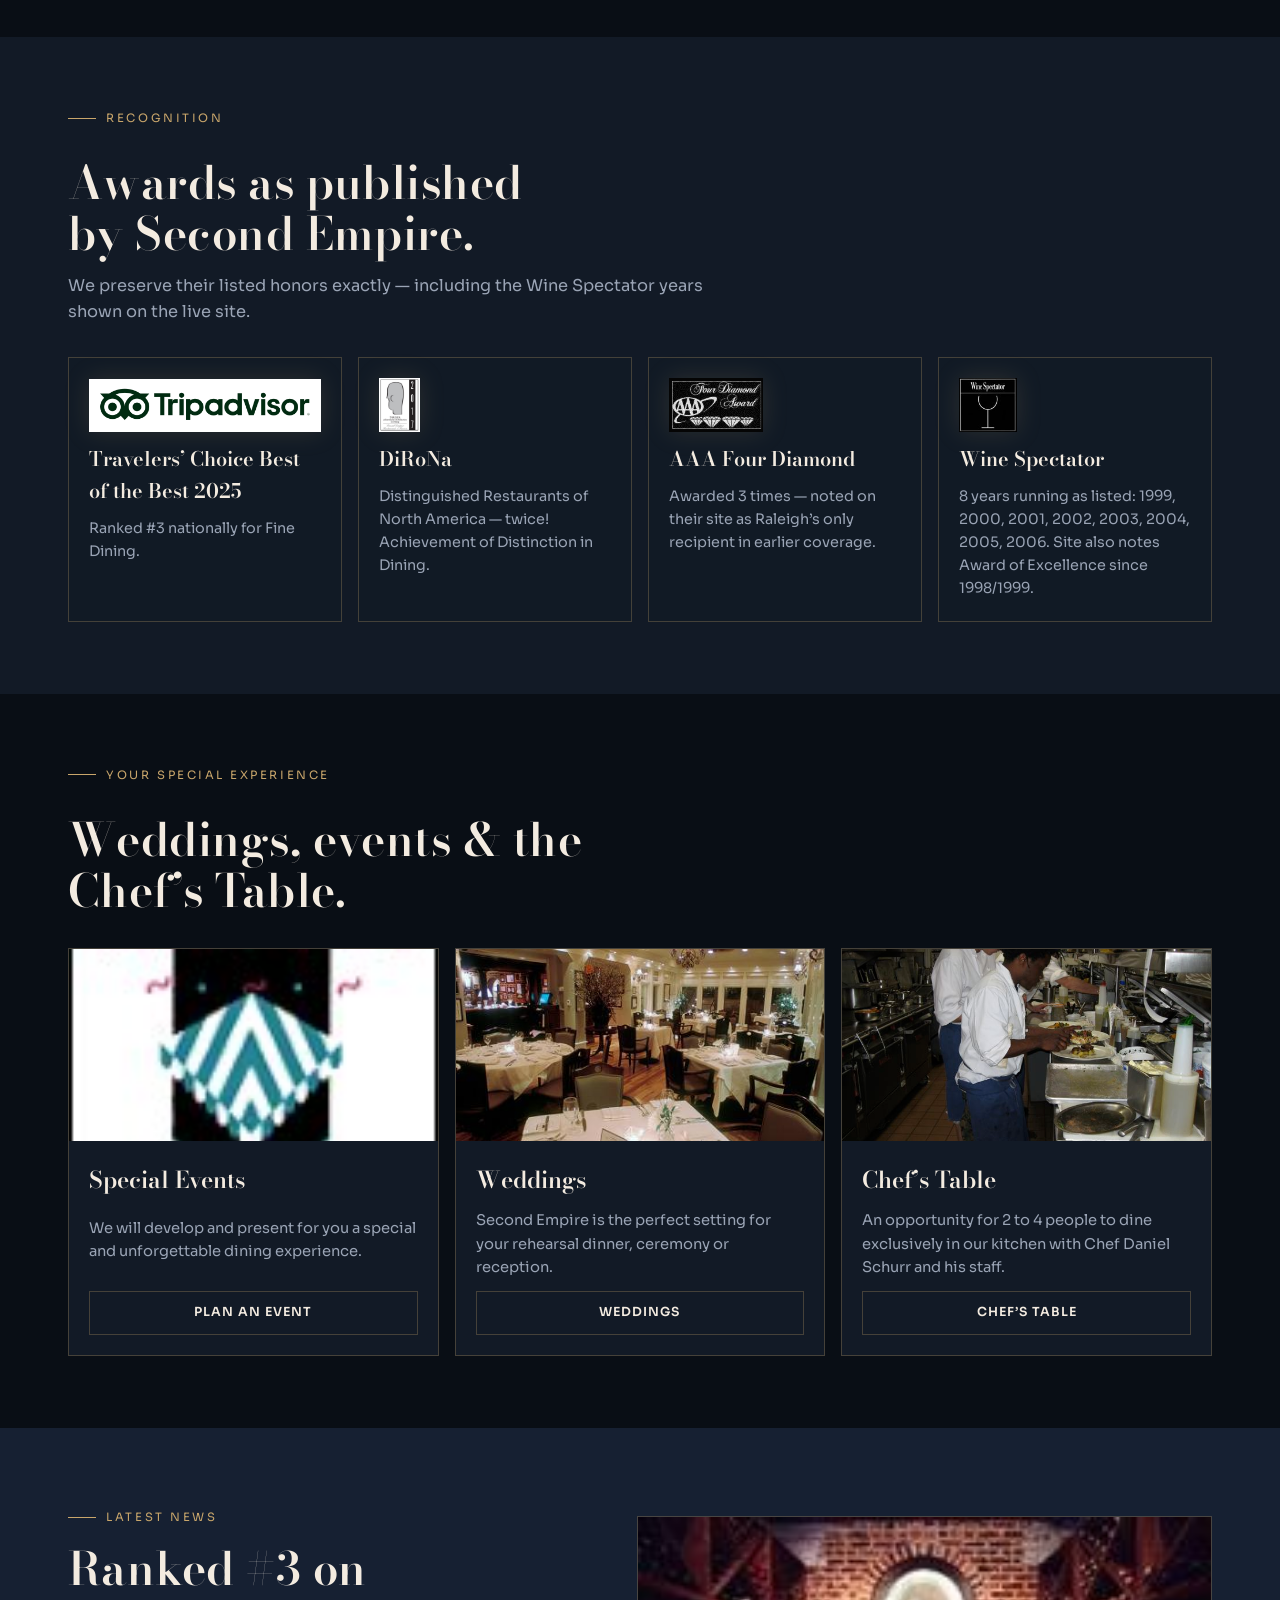
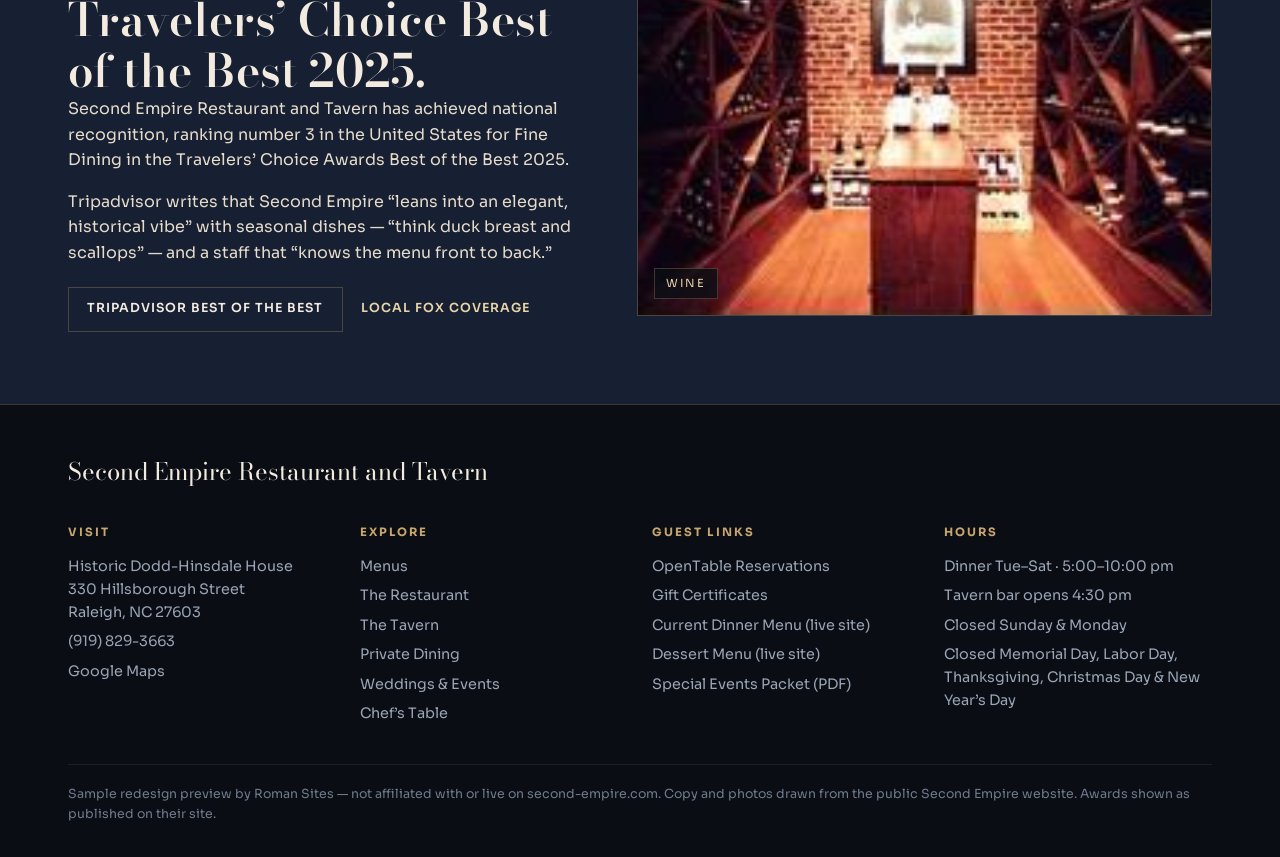
==== commit 3ac94fe5: "Polish Second Empire preview: tavern hero, house mosaic, mobile CTAs" ====
--- a/index.html
+++ b/index.html
@@ -62,13 +62,13 @@
 
     <section class="hero">
       <div class="hero-media" aria-hidden="true">
-        <img src="assets/house-front.jpg" alt="" width="407" height="273" fetchpriority="high" />
+        <img src="assets/img-7477.jpg" alt="" width="960" height="720" fetchpriority="high" />
       </div>
       <div class="hero-shade" aria-hidden="true"></div>
       <div class="hero-content">
         <p class="eyebrow">Historic Dodd-Hinsdale House · Circa 1879</p>
         <h1>Classical history. Contemporary American cuisine.</h1>
-        <p class="hero-lead">Imagine a dining experience that combines an atmosphere of classical history and elegance with a selection of cuisine that is as exquisitely unique as it is delicious — right here in the Triangle, at Second Empire Restaurant and Tavern.</p>
+        <p class="hero-lead">Fine dining and tavern hospitality inside Raleigh’s restored Dodd-Hinsdale House — classical rooms, contemporary American plates, and an award-winning wine program.</p>
         <div class="hero-actions">
           <a class="btn btn-primary btn-lg" href="https://www.opentable.com/r/second-empire-restaurant-and-tavern-reservations-raleigh?restref=36919&lang=en-US&ot_source=Restaurant%20website" target="_blank" rel="noopener">Reserve a Table</a>
           <a class="btn btn-secondary btn-lg" href="tel:9198293663">Call (919) 829-3663</a>
@@ -106,6 +106,10 @@
 
     <section class="photo-mosaic" aria-label="The house">
       <div class="photo-mosaic-grid">
+        <figure class="tile">
+          <img src="assets/house-front.jpg" alt="Historic Dodd-Hinsdale House" width="407" height="273" loading="lazy" />
+          <figcaption class="tile-caption">The House · 1879</figcaption>
+        </figure>
         <figure class="tile">
           <img src="assets/empire-room.jpg" alt="Dining room at Second Empire" width="640" height="480" loading="lazy" />
           <figcaption class="tile-caption">Main dining</figcaption>
--- a/assets/styles.css
+++ b/assets/styles.css
@@ -408,7 +408,8 @@
 .tile:nth-child(2) { grid-column: span 3; min-height: 16rem; }
 .tile:nth-child(3),
 .tile:nth-child(4),
-.tile:nth-child(5) { grid-column: span 2; }
+.tile:nth-child(5),
+.tile:nth-child(6) { grid-column: span 2; }
 .tile-caption {
   position: absolute;
   left: 0;
@@ -711,3 +712,57 @@
   .tile:nth-child(1) { grid-column: span 4; }
   .tile:nth-child(2) { grid-column: span 2; }
 }
+
+/* Mobile header: keep Call + menu, hide Reserve to prevent brand overlap */
+@media (max-width: 979px) {
+  .nav-ctas .btn-secondary { display: none !important; }
+  .brand-text { display: none; }
+  .nav-ctas .btn-primary { padding: .65rem .95rem; font-size: .82rem; }
+  .brand img { width: 44px; height: auto; max-height: 44px; }
+}
+
+.photo-rail {
+  display: grid;
+  grid-template-columns: repeat(2, 1fr);
+  gap: .75rem;
+}
+@media (min-width: 720px) {
+  .photo-rail { grid-template-columns: repeat(3, 1fr); }
+}
+@media (min-width: 1100px) {
+  .photo-rail { grid-template-columns: repeat(6, 1fr); }
+}
+.photo-rail figure {
+  margin: 0;
+  border-radius: 14px;
+  overflow: hidden;
+  aspect-ratio: 3/4;
+  position: relative;
+  background: #222;
+}
+.photo-rail img {
+  width: 100%;
+  height: 100%;
+  object-fit: cover;
+  display: block;
+}
+.photo-rail figcaption {
+  position: absolute;
+  left: 0; right: 0; bottom: 0;
+  padding: .7rem .75rem;
+  font-size: .72rem;
+  font-weight: 700;
+  letter-spacing: .04em;
+  text-transform: uppercase;
+  color: #fff;
+  background: linear-gradient(transparent, rgba(0,0,0,.72));
+}
+.card-media { min-height: 180px; }
+.card-media img { width: 100%; height: 100%; object-fit: cover; display: block; }
+
+.call-short{display:none}
+@media (max-width:979px){
+  .call-full{display:none}
+  .call-short{display:inline}
+}
+
